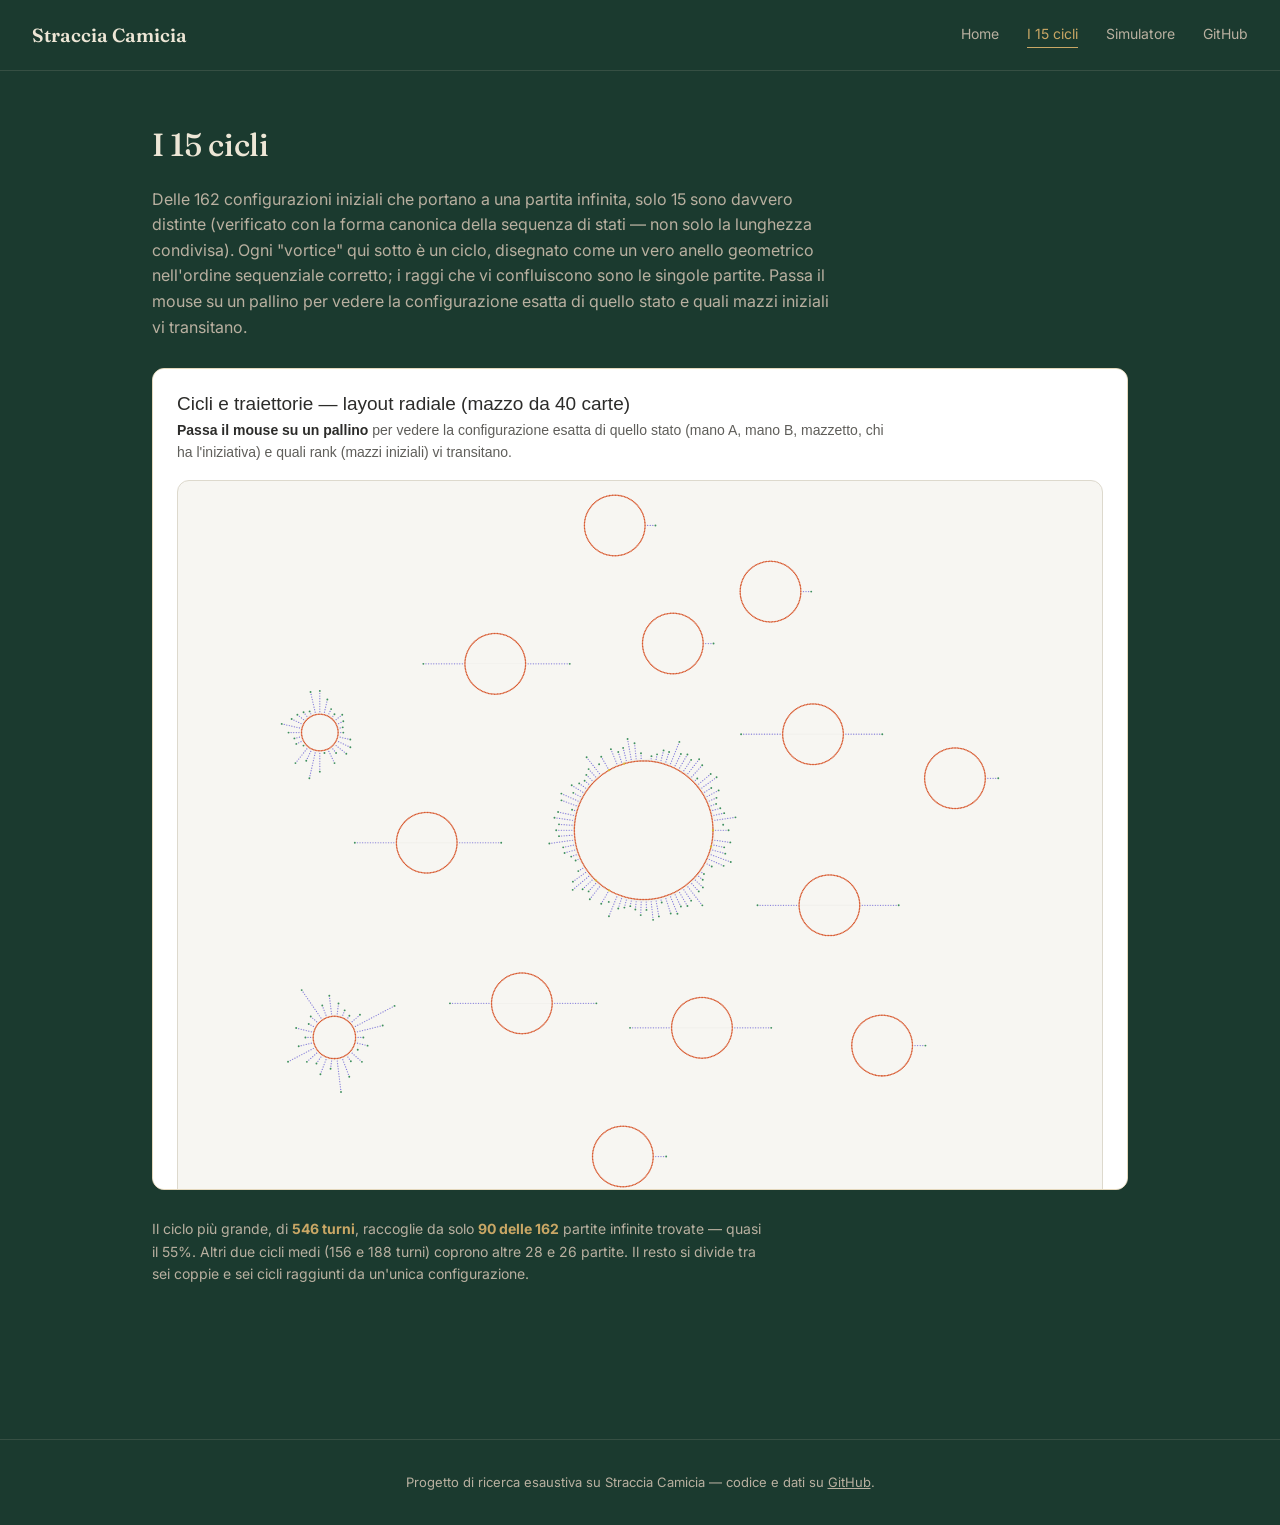
==== docs/cicli.html @ 40fefd74 "rename directory, edit graph description" ====
<!DOCTYPE html>
<html lang="it">
<head>
<meta charset="UTF-8">
<meta name="viewport" content="width=device-width, initial-scale=1">
<title>I 15 cicli — Straccia Camicia</title>
<link rel="stylesheet" href="css/style.css">
<style>
    h1.page-title { font-size: 32px; margin: 48px 0 8px; }
    .page-subtitle { color: var(--cream-dim); max-width: 68ch; margin-bottom: 28px; }

    .graph-frame-wrap {
        background: var(--paper);
        border-radius: 12px;
        overflow: hidden;
        border: 1px solid var(--paper-dim);
    }
    .graph-frame-wrap iframe {
        display: block;
        width: 100%;
        height: 820px;
        border: none;
    }

    .breakdown-note { margin-top: 28px; color: var(--cream-dim); font-size: 14px; max-width: 68ch; }
    .breakdown-note strong { color: var(--brass-bright); }
</style>
</head>
<body>

<header class="site-header">
    <a href="index.html" class="brand">Straccia Camicia</a>
    <nav>
        <a href="index.html">Home</a>
        <a href="cicli.html" class="active">I 15 cicli</a>
        <a href="simulatore.html">Simulatore</a>
        <a href="https://github.com/" target="_blank" rel="noopener">GitHub</a>
    </nav>
</header>

<main>

<h1 class="page-title">I 15 cicli</h1>
<p class="page-subtitle">
    Delle 162 configurazioni iniziali che portano a una partita infinita,
    solo 15 sono davvero distinte (verificato con la forma canonica della
    sequenza di stati — non solo la lunghezza condivisa). Ogni "vortice" qui
    sotto è un ciclo, disegnato come un vero anello geometrico nell'ordine
    sequenziale corretto; i raggi che vi confluiscono sono le singole
    partite. Passa il mouse su un pallino per vedere la configurazione
    esatta di quello stato e quali mazzi iniziali vi transitano.
</p>

<div class="graph-frame-wrap">
    <iframe src="grafo-embed.html" title="Grafo interattivo dei 15 cicli"></iframe>
</div>

<p class="breakdown-note">
    Il ciclo più grande, di <strong>546 turni</strong>, raccoglie da solo
    <strong>90 delle 162</strong> partite infinite trovate — quasi il 55%.
    Altri due cicli medi (156 e 188 turni) coprono altre 28 e 26 partite. Il
    resto si divide tra sei coppie e sei cicli raggiunti da un'unica
    configurazione.
</p>

</main>

<footer class="site-footer">
    Progetto di ricerca esaustiva su Straccia Camicia — codice e dati su
    <a href="https://github.com/" target="_blank" rel="noopener">GitHub</a>.
</footer>

</body>
</html>
---- docs/css/style.css ----
/* style.css — sistema di design condiviso per il sito Straccia Camicia */

@import url('https://fonts.googleapis.com/css2?family=Fraunces:opsz,wght@9..144,400;9..144,500;9..144,600&family=Inter:wght@400;500;600&family=JetBrains+Mono:wght@400;500&display=swap');

:root {
    --felt: #1b3a2f;
    --felt-deep: #142c23;
    --paper: #f0e6d2;
    --paper-dim: #e4d8bd;
    --ink: #2a2118;
    --ink-soft: #55493a;
    --brass: #b08d4f;
    --brass-bright: #c9a765;
    --burgundy: #7a2e2e;
    --burgundy-bright: #9c4646;
    --cream: #ede6d6;
    --cream-dim: #b9b0a0;

    --font-display: 'Fraunces', Georgia, serif;
    --font-body: 'Inter', -apple-system, BlinkMacSystemFont, sans-serif;
    --font-mono: 'JetBrains Mono', Consolas, monospace;

    /* colori dei valori di carta (elemento firma del sito) */
    --card-0: #6b6255;
    --card-1: #4f7d6b;
    --card-2: #b08d4f;
    --card-3: #7a2e2e;
}

* { box-sizing: border-box; }

html { scroll-behavior: smooth; }

body {
    margin: 0;
    background: var(--felt);
    color: var(--cream);
    font-family: var(--font-body);
    line-height: 1.6;
}

@media (prefers-reduced-motion: reduce) {
    html { scroll-behavior: auto; }
    * { animation-duration: 0.001ms !important; transition-duration: 0.001ms !important; }
}

a { color: var(--brass-bright); }
a:hover { color: var(--cream); }

h1, h2, h3 {
    font-family: var(--font-display);
    font-weight: 500;
    letter-spacing: -0.01em;
    margin: 0;
}

.mono { font-family: var(--font-mono); }

/* --- Struttura di pagina --- */

.site-header {
    display: flex;
    align-items: center;
    justify-content: space-between;
    padding: 20px 32px;
    border-bottom: 1px solid rgba(240, 230, 210, 0.12);
}

.site-header .brand {
    font-family: var(--font-display);
    font-size: 19px;
    font-weight: 600;
    color: var(--cream);
    text-decoration: none;
}

.site-header nav {
    display: flex;
    gap: 28px;
}

.site-header nav a {
    font-size: 14px;
    text-decoration: none;
    color: var(--cream-dim);
    border-bottom: 1px solid transparent;
    padding-bottom: 2px;
    transition: color 0.15s, border-color 0.15s;
}

.site-header nav a:hover,
.site-header nav a.active {
    color: var(--brass-bright);
    border-bottom-color: var(--brass-bright);
}

main { max-width: 1040px; margin: 0 auto; padding: 0 32px 80px; }

.site-footer {
    text-align: center;
    padding: 32px;
    font-size: 13px;
    color: var(--cream-dim);
    border-top: 1px solid rgba(240, 230, 210, 0.12);
    margin-top: 60px;
}
.site-footer a { color: var(--cream-dim); }

/* --- Pannelli in stile "carta" --- */

.paper-panel {
    background: var(--paper);
    color: var(--ink);
    border-radius: 10px;
    border: 1px solid var(--paper-dim);
    padding: 28px;
}

.paper-panel h2, .paper-panel h3 { color: var(--ink); }
.paper-panel .ink-soft { color: var(--ink-soft); }
.paper-panel a { color: var(--burgundy); }
.paper-panel a:hover { color: var(--ink); }

/* --- Focus da tastiera visibile, ovunque --- */
:focus-visible {
    outline: 2px solid var(--brass-bright);
    outline-offset: 2px;
}

/* --- Bottoni --- */

button, .btn {
    font-family: var(--font-body);
    font-size: 14px;
    font-weight: 500;
    padding: 10px 20px;
    border-radius: 7px;
    border: 1px solid var(--brass);
    background: transparent;
    color: var(--brass-bright);
    cursor: pointer;
    transition: background 0.15s, color 0.15s;
}
button:hover, .btn:hover { background: var(--brass); color: var(--felt-deep); }
button:disabled { opacity: 0.4; cursor: not-allowed; }

button.primary, .btn.primary {
    background: var(--brass);
    color: var(--felt-deep);
}
button.primary:hover { background: var(--brass-bright); }

/* --- Chip carta (elemento firma): ogni valore 0-3 diventa un piccolo
   simbolo colorato e distinto, mai una cifra nuda --- */

.card-chip {
    display: inline-flex;
    align-items: center;
    justify-content: center;
    width: 22px;
    height: 28px;
    border-radius: 4px;
    font-family: var(--font-mono);
    font-size: 12px;
    font-weight: 500;
    color: var(--cream);
    margin: 1.5px;
    flex-shrink: 0;
}
.card-chip[data-v="0"] { background: var(--card-0); }
.card-chip[data-v="1"] { background: var(--card-1); }
.card-chip[data-v="2"] { background: var(--card-2); }
.card-chip[data-v="3"] { background: var(--card-3); }

.hand-row {
    display: flex;
    flex-wrap: wrap;
    gap: 0;
    align-items: center;
}

/* --- Input testuali --- */

input[type="text"], input[type="number"] {
    font-family: var(--font-mono);
    font-size: 14px;
    padding: 9px 12px;
    border-radius: 6px;
    border: 1px solid var(--ink-soft);
    background: #fff;
    color: var(--ink);
    width: 100%;
}
input:focus { outline: 2px solid var(--burgundy); outline-offset: 1px; }

label {
    display: block;
    font-size: 13px;
    font-weight: 500;
    margin-bottom: 6px;
    color: var(--ink-soft);
}
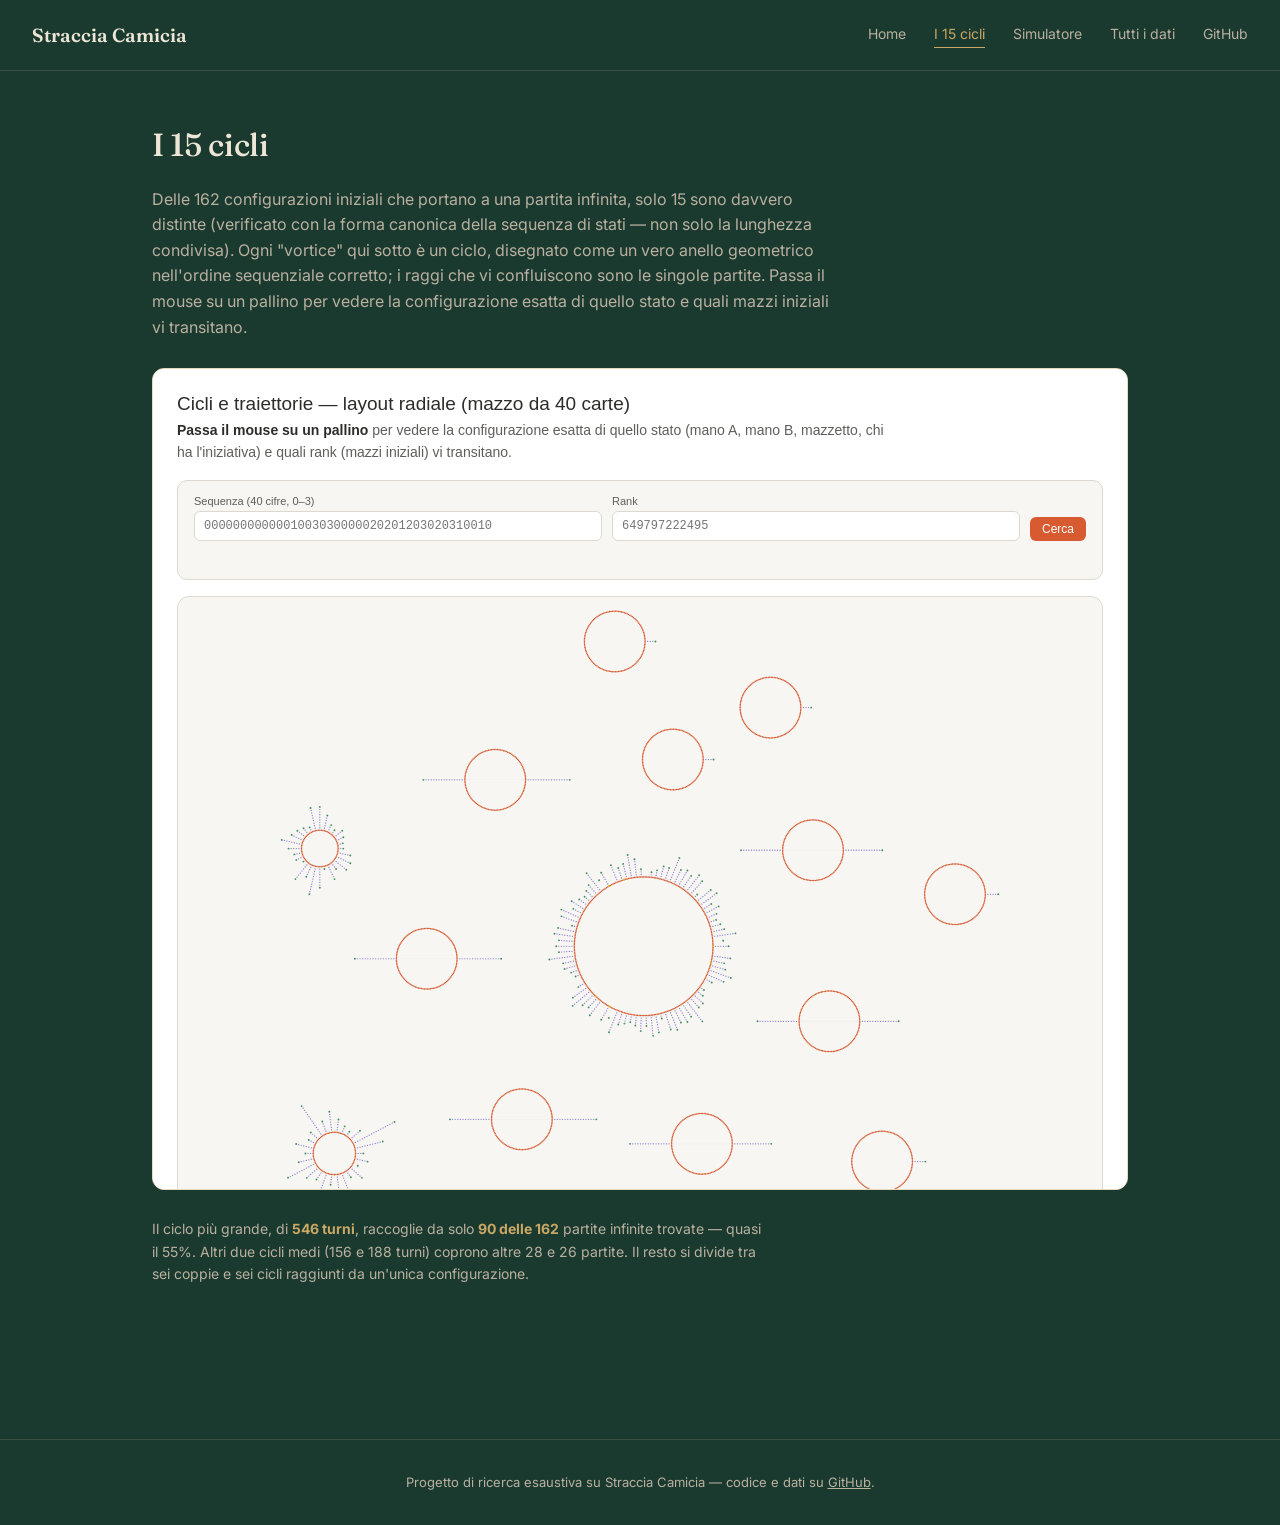
==== commit 62a32baa: "added data table section (all cycles and long matches)" ====
--- a/docs/cicli.html
+++ b/docs/cicli.html
@@ -34,6 +34,7 @@
         <a href="index.html">Home</a>
         <a href="cicli.html" class="active">I 15 cicli</a>
         <a href="simulatore.html">Simulatore</a>
+        <a href="dati.html">Tutti i dati</a>
         <a href="https://github.com/" target="_blank" rel="noopener">GitHub</a>
     </nav>
 </header>
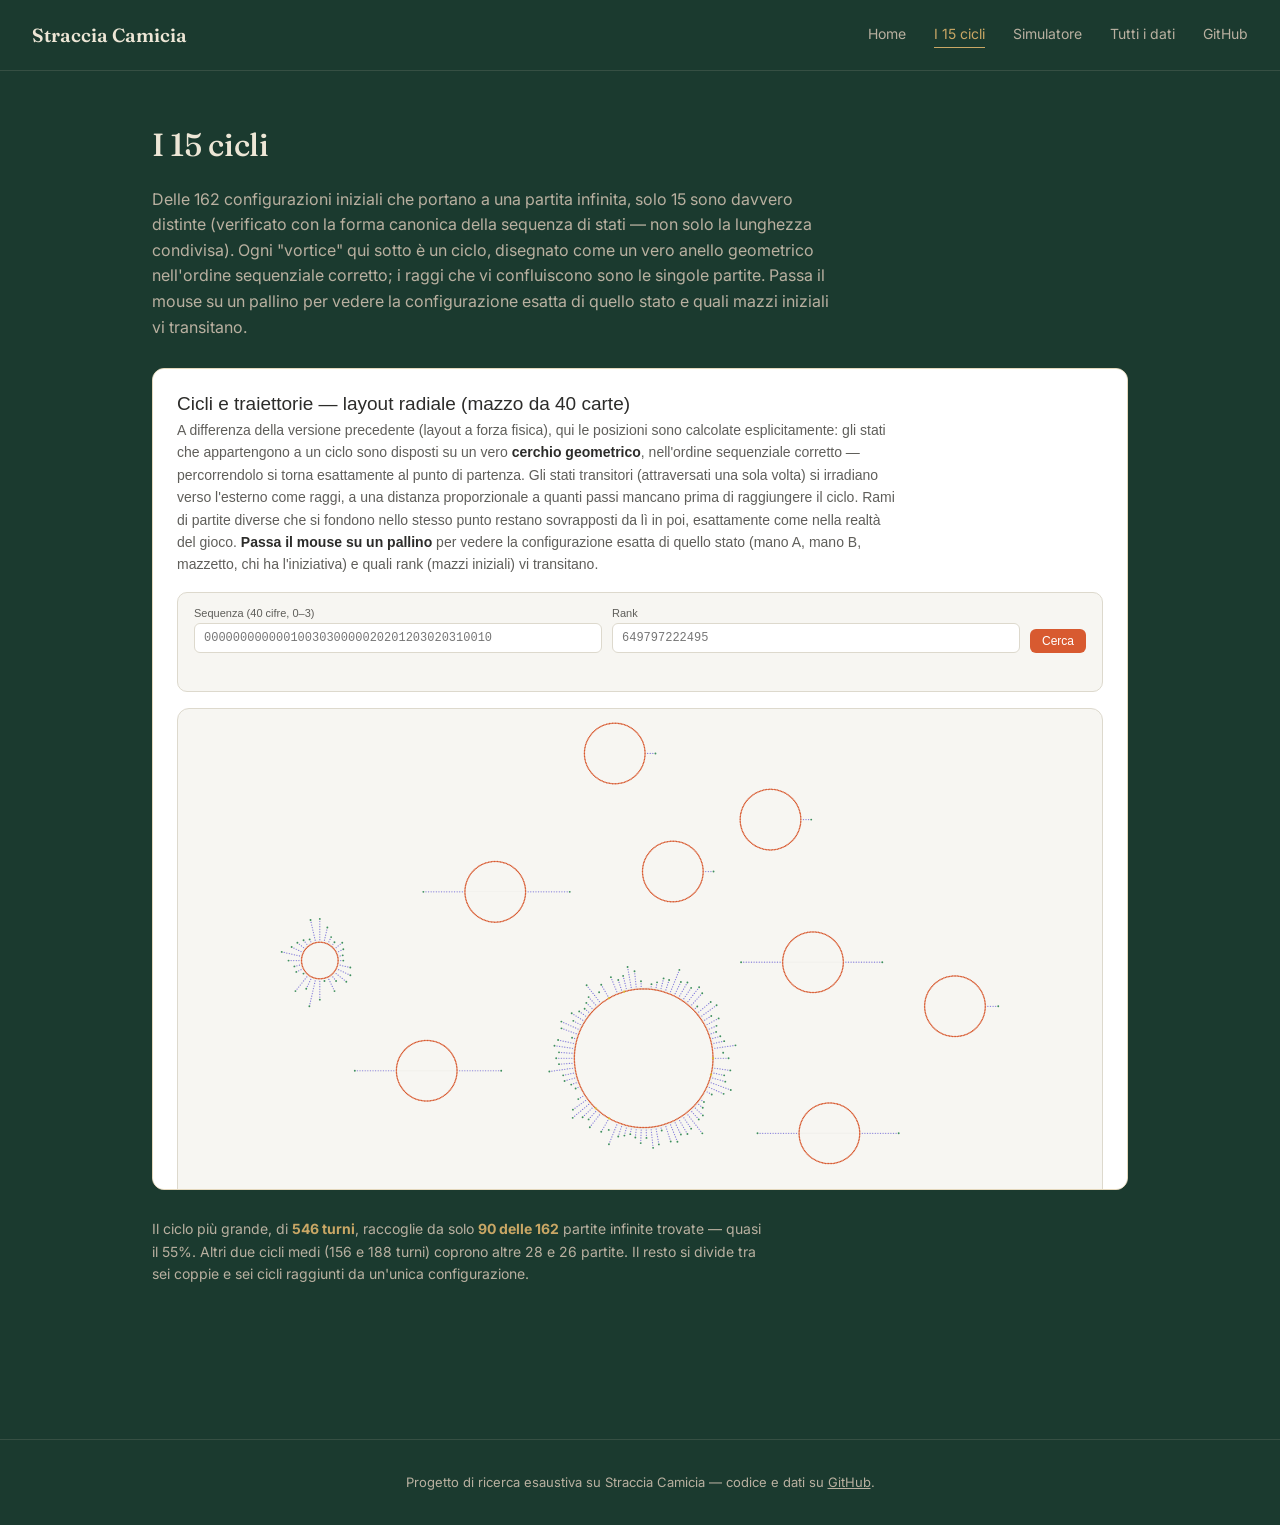
==== commit 6efe8573: "optimized menu for mobile. select nodes and enabled copy-paste on graph" ====
--- a/docs/cicli.html
+++ b/docs/cicli.html
@@ -30,6 +30,8 @@
 
 <header class="site-header">
     <a href="index.html" class="brand">Straccia Camicia</a>
+    <input type="checkbox" id="nav-toggle" class="nav-toggle-checkbox">
+    <label for="nav-toggle" class="nav-toggle-label" aria-label="Apri il menu">☰</label>
     <nav>
         <a href="index.html">Home</a>
         <a href="cicli.html" class="active">I 15 cicli</a>
--- a/docs/css/style.css
+++ b/docs/css/style.css
@@ -64,6 +64,7 @@
     justify-content: space-between;
     padding: 20px 32px;
     border-bottom: 1px solid rgba(240, 230, 210, 0.12);
+    position: relative;
 }
 
 .site-header .brand {
@@ -92,6 +93,53 @@
 .site-header nav a.active {
     color: var(--brass-bright);
     border-bottom-color: var(--brass-bright);
+}
+
+/* Checkbox nascosto che pilota l'apertura/chiusura del menu su schermi
+   stretti (nessun JavaScript necessario: e' una semplice casella che
+   controlliamo via CSS con l'etichetta cliccabile e i selettori "~"). */
+.nav-toggle-checkbox {
+    display: none;
+}
+
+.nav-toggle-label {
+    display: none;
+    font-size: 24px;
+    line-height: 1;
+    color: var(--cream);
+    cursor: pointer;
+    padding: 4px 8px;
+    user-select: none;
+}
+
+@media (max-width: 720px) {
+    .nav-toggle-label { display: block; }
+
+    .site-header nav {
+        display: none;
+        position: absolute;
+        top: 100%;
+        left: 0;
+        right: 0;
+        flex-direction: column;
+        gap: 4px;
+        background: var(--felt-deep);
+        padding: 12px 24px 20px;
+        border-bottom: 1px solid rgba(240, 230, 210, 0.12);
+        box-shadow: 0 8px 16px rgba(0,0,0,0.25);
+        z-index: 20;
+    }
+
+    .nav-toggle-checkbox:checked ~ nav {
+        display: flex;
+    }
+
+    .site-header nav a {
+        padding: 12px 4px;
+        border-bottom: 1px solid rgba(240, 230, 210, 0.08);
+        font-size: 15px;
+    }
+    .site-header nav a:last-child { border-bottom: none; }
 }
 
 main { max-width: 1040px; margin: 0 auto; padding: 0 32px 80px; }
